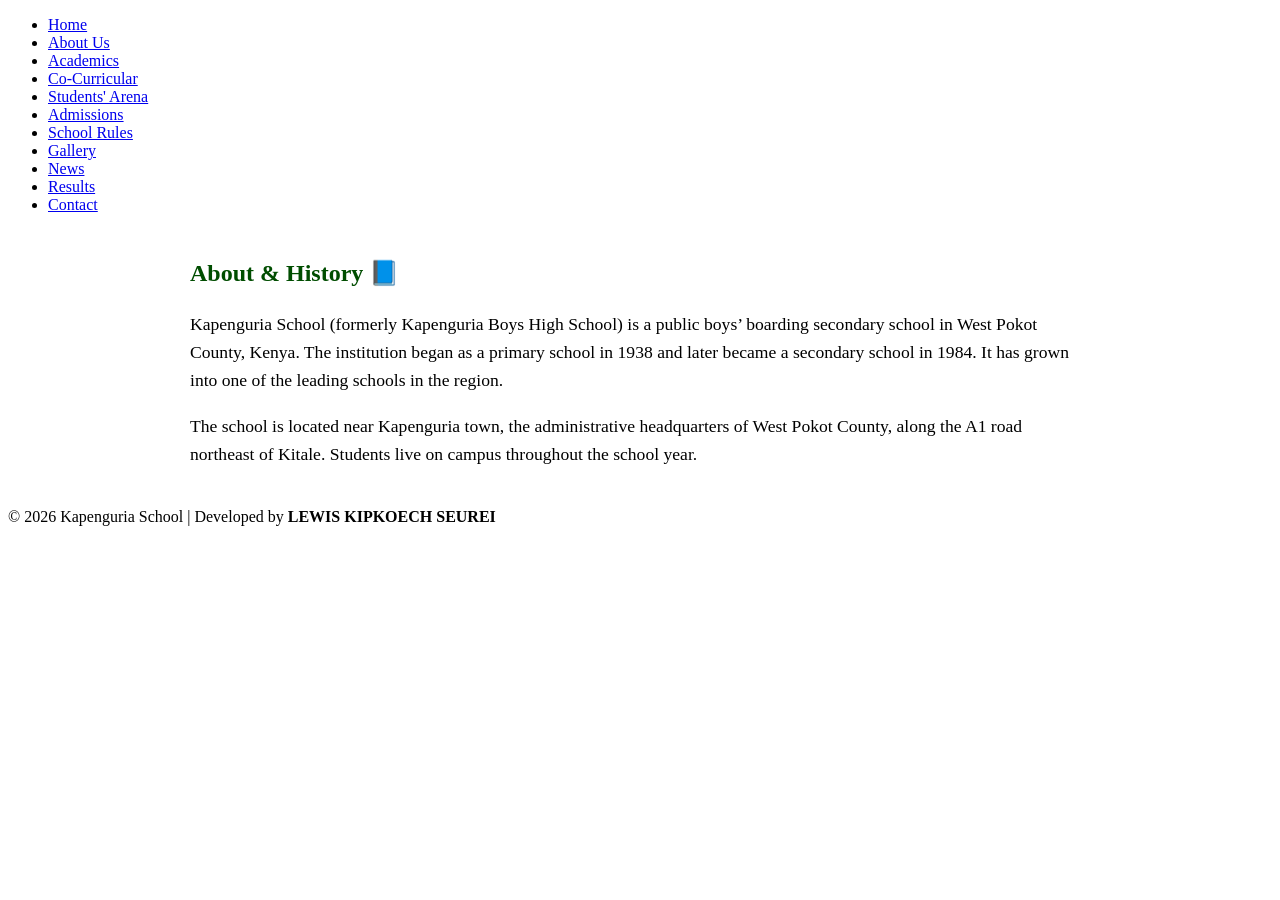
==== about.html @ 477ec259 "Add files via upload" ====
<!DOCTYPE html>
<html lang="en">
<head>
  <meta charset="UTF-8">
  <title>About Us - Kapenguria School</title>
  <link rel="stylesheet" href="css/style.css">
  <style>
    .about {margin:40px auto;max-width:900px;line-height:1.6;}
    .about h2 {color:#004d00;margin-bottom:15px;}
    .about p {margin-bottom:15px;font-size:1.1em;}
  </style>
</head>
<body>
  <!-- Navigation -->
  <header>
    <nav>
      <ul>
        <li><a href="index.html">Home</a></li>
        <li><a href="about.html">About Us</a></li>
        <li><a href="academics.html">Academics</a></li>
        <li><a href="co-curricular.html">Co-Curricular</a></li>
        <li><a href="students.html">Students' Arena</a></li>
        <li><a href="admissions.html">Admissions</a></li>
        <li><a href="rules.html">School Rules</a></li>
        <li><a href="gallery.html">Gallery</a></li>
        <li><a href="news.html">News</a></li>
        <li><a href="results.html">Results</a></li>
        <li><a href="contact.html">Contact</a></li>
      </ul>
    </nav>
  </header>

  <!-- About Section -->
  <section class="about card">
    <h2>About & History 📘</h2>
    <p>
      Kapenguria School (formerly Kapenguria Boys High School) is a public boys’ boarding secondary school in West Pokot County, Kenya. 
      The institution began as a primary school in 1938 and later became a secondary school in 1984. 
      It has grown into one of the leading schools in the region.
    </p>
    <p>
      The school is located near Kapenguria town, the administrative headquarters of West Pokot County, along the A1 road northeast of Kitale. 
      Students live on campus throughout the school year.
    </p>
  </section>

  <!-- Footer -->
  <footer>
    <p>© 2026 Kapenguria School | Developed by <strong>LEWIS KIPKOECH SEUREI</strong></p>
  </footer>
</body>
</html>
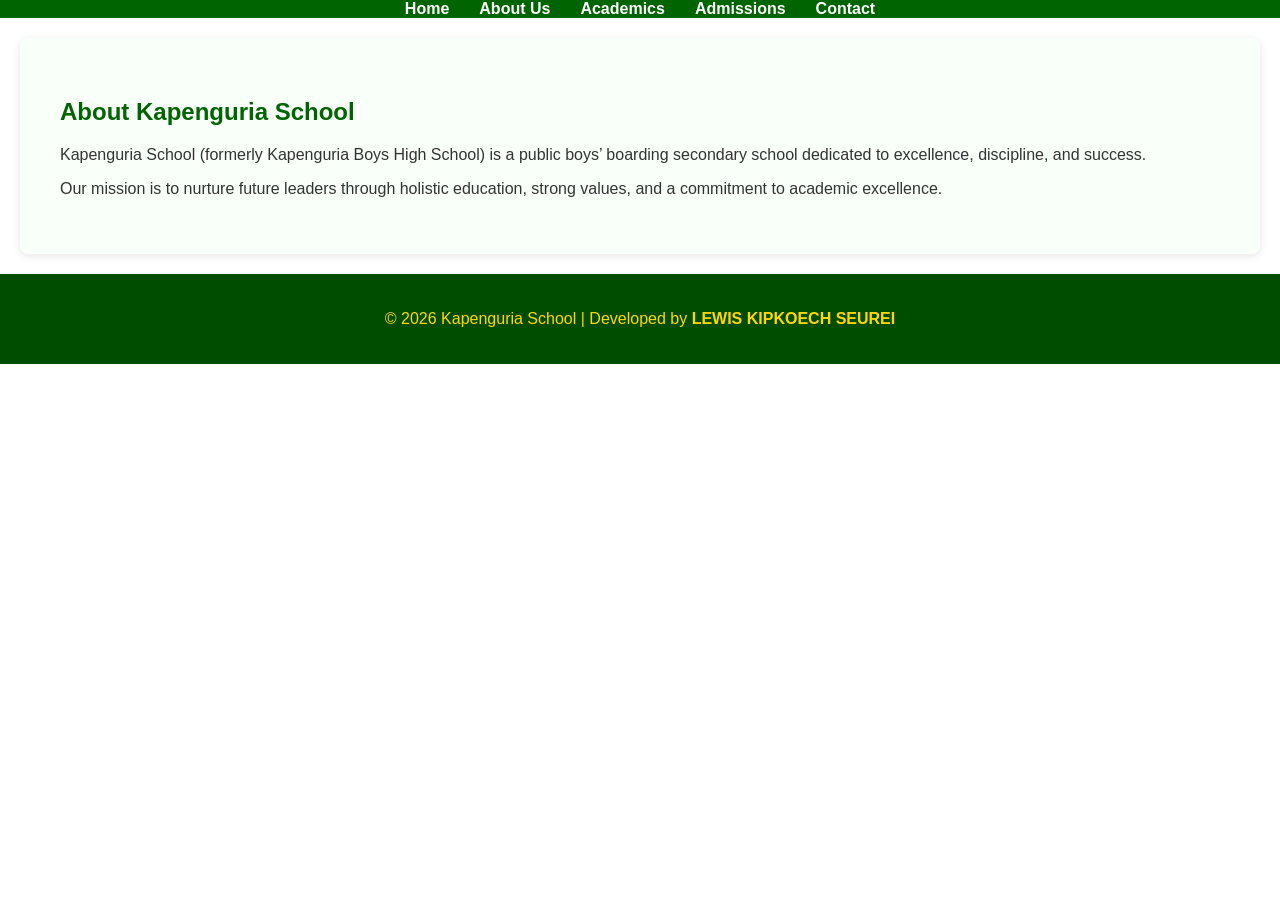
==== commit 9d502a18: "Update about.html" ====
--- a/about.html
+++ b/about.html
@@ -3,51 +3,38 @@
 <head>
   <meta charset="UTF-8">
   <title>About Us - Kapenguria School</title>
-  <link rel="stylesheet" href="css/style.css">
-  <style>
-    .about {margin:40px auto;max-width:900px;line-height:1.6;}
-    .about h2 {color:#004d00;margin-bottom:15px;}
-    .about p {margin-bottom:15px;font-size:1.1em;}
-  </style>
+  <link rel="stylesheet" href="style.css">
+
+  <!-- Google Analytics -->
+  <script async src="https://www.googletagmanager.com/gtag/js?id=G-9W8LFZ3WFD"></script>
+  <script>
+    window.dataLayer = window.dataLayer || [];
+    function gtag(){dataLayer.push(arguments);}
+    gtag('js', new Date());
+    gtag('config', 'G-9W8LFZ3WFD');
+  </script>
 </head>
 <body>
-  <!-- Navigation -->
   <header>
     <nav>
       <ul>
         <li><a href="index.html">Home</a></li>
         <li><a href="about.html">About Us</a></li>
         <li><a href="academics.html">Academics</a></li>
-        <li><a href="co-curricular.html">Co-Curricular</a></li>
-        <li><a href="students.html">Students' Arena</a></li>
         <li><a href="admissions.html">Admissions</a></li>
-        <li><a href="rules.html">School Rules</a></li>
-        <li><a href="gallery.html">Gallery</a></li>
-        <li><a href="news.html">News</a></li>
-        <li><a href="results.html">Results</a></li>
         <li><a href="contact.html">Contact</a></li>
       </ul>
     </nav>
   </header>
 
-  <!-- About Section -->
-  <section class="about card">
-    <h2>About & History 📘</h2>
-    <p>
-      Kapenguria School (formerly Kapenguria Boys High School) is a public boys’ boarding secondary school in West Pokot County, Kenya. 
-      The institution began as a primary school in 1938 and later became a secondary school in 1984. 
-      It has grown into one of the leading schools in the region.
-    </p>
-    <p>
-      The school is located near Kapenguria town, the administrative headquarters of West Pokot County, along the A1 road northeast of Kitale. 
-      Students live on campus throughout the school year.
-    </p>
+  <section class="card">
+    <h2>About Kapenguria School</h2>
+    <p>Kapenguria School (formerly Kapenguria Boys High School) is a public boys’ boarding secondary school dedicated to excellence, discipline, and success.</p>
+    <p>Our mission is to nurture future leaders through holistic education, strong values, and a commitment to academic excellence.</p>
   </section>
 
-  <!-- Footer -->
   <footer>
     <p>© 2026 Kapenguria School | Developed by <strong>LEWIS KIPKOECH SEUREI</strong></p>
   </footer>
 </body>
 </html>
-
--- a/style.css
+++ b/style.css
@@ -0,0 +1,13 @@
+body {font-family:'Montserrat',sans-serif;margin:0;padding:0;color:#333;background:#fff;}
+h1,h2,h3 {font-family:'Oswald',sans-serif;color:#006400;}
+nav {background:#006400;}
+nav ul {list-style:none;display:flex;justify-content:center;margin:0;padding:0;}
+nav ul li {margin:0 15px;}
+nav ul li a {color:white;text-decoration:none;font-weight:bold;}
+nav ul li a:hover {color:#FFD700;}
+.hero {background:url('../images/hero.jpg') center/cover no-repeat;color:white;text-align:center;padding:120px 20px;}
+.btn {background:#FFD700;color:#004d00;padding:10px 20px;border-radius:5px;text-decoration:none;font-weight:bold;}
+.card {background:#f9fff9;padding:40px;margin:20px;border-radius:8px;box-shadow:0 2px 8px rgba(0,0,0,0.1);}
+footer {background:#004d00;color:white;text-align:center;padding:20px;}
+footer p {color:#FFD700;}
+
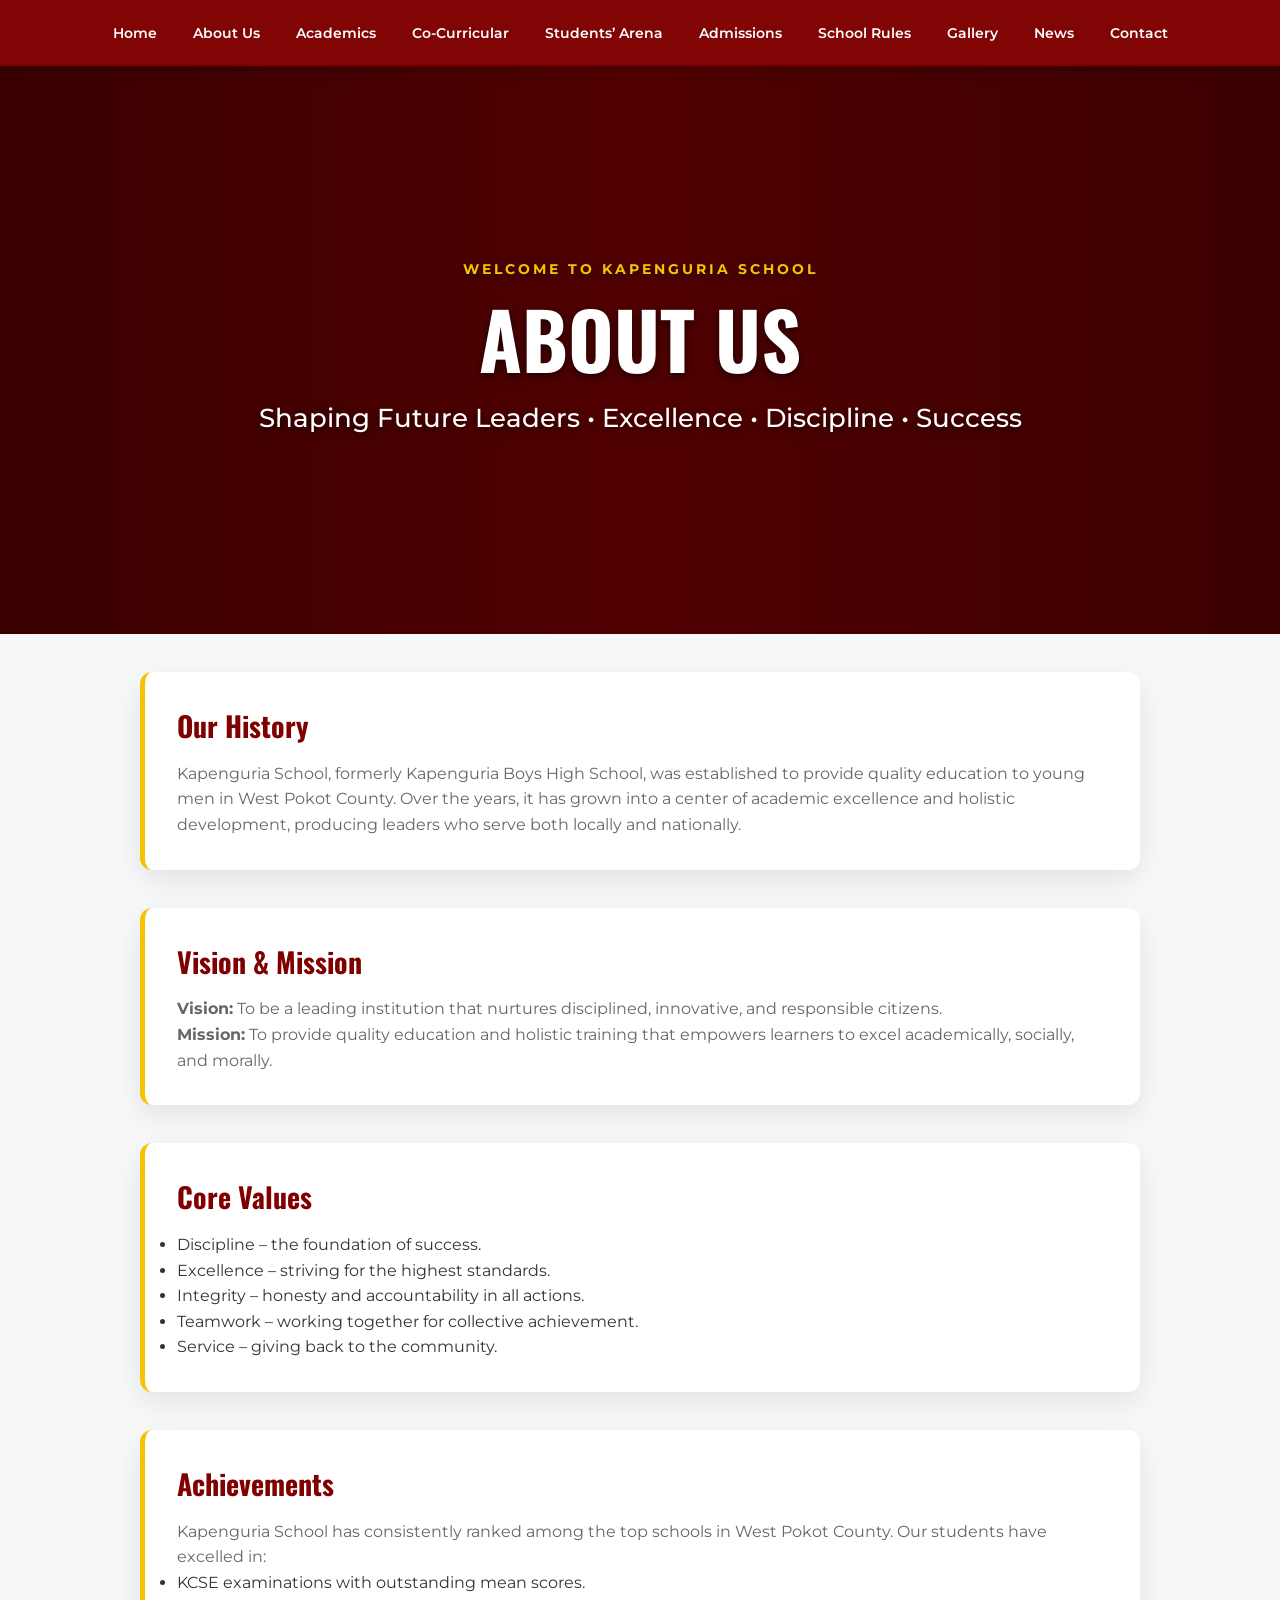
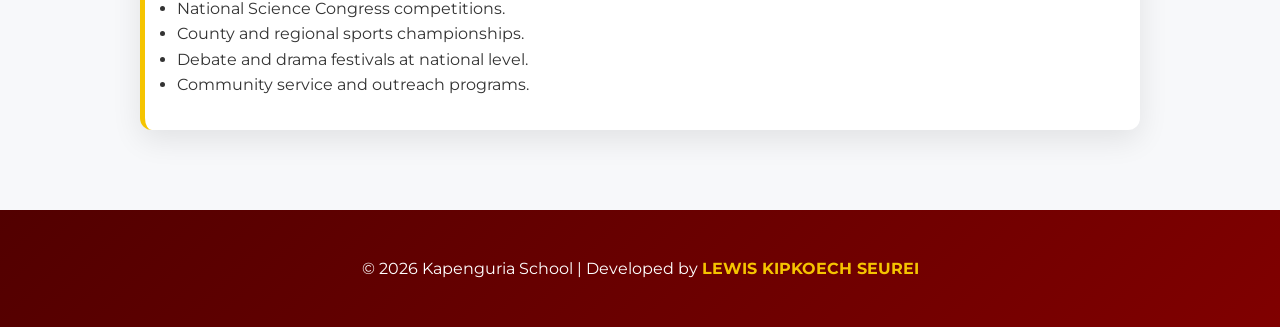
==== commit 9a38a3a8: "Enhance about.html with new content and features Added viewport meta tag, favicon, and new sections " ====
--- a/about.html
+++ b/about.html
@@ -3,38 +3,101 @@
 <head>
   <meta charset="UTF-8">
   <title>About Us - Kapenguria School</title>
+  <meta name="viewport" content="width=device-width, initial-scale=1.0">
+  <!-- Favicon -->
+  <link rel="icon" type="image/png" href="https://i.imgur.com/tyjm8K4.png">
+  <!-- Styles -->
   <link rel="stylesheet" href="style.css">
-
-  <!-- Google Analytics -->
-  <script async src="https://www.googletagmanager.com/gtag/js?id=G-9W8LFZ3WFD"></script>
-  <script>
-    window.dataLayer = window.dataLayer || [];
-    function gtag(){dataLayer.push(arguments);}
-    gtag('js', new Date());
-    gtag('config', 'G-9W8LFZ3WFD');
-  </script>
 </head>
 <body>
+  <!-- Navigation -->
   <header>
     <nav>
       <ul>
         <li><a href="index.html">Home</a></li>
         <li><a href="about.html">About Us</a></li>
         <li><a href="academics.html">Academics</a></li>
+        <li><a href="co-curricular.html">Co-Curricular</a></li>
+        <li><a href="students.html">Students’ Arena</a></li>
         <li><a href="admissions.html">Admissions</a></li>
+        <li><a href="rules.html">School Rules</a></li>
+        <li><a href="gallery.html">Gallery</a></li>
+        <li><a href="news.html">News</a></li>
         <li><a href="contact.html">Contact</a></li>
       </ul>
     </nav>
   </header>
 
-  <section class="card">
-    <h2>About Kapenguria School</h2>
-    <p>Kapenguria School (formerly Kapenguria Boys High School) is a public boys’ boarding secondary school dedicated to excellence, discipline, and success.</p>
-    <p>Our mission is to nurture future leaders through holistic education, strong values, and a commitment to academic excellence.</p>
+  <!-- Hero -->
+  <section class="hero">
+    <div class="slides">
+      <img src="https://i.imgur.com/YvYEh6N.jpg" alt="About Us Hero" class="active">
+      <img src="https://i.imgur.com/edsDFaW.jpg" alt="School Campus">
+    </div>
+    <div class="hero-text">
+      <h1>About Us</h1>
+      <p>Shaping Future Leaders • Excellence • Discipline • Success</p>
+    </div>
   </section>
 
+  <!-- History -->
+  <section class="card">
+    <h2>Our History</h2>
+    <p>Kapenguria School, formerly Kapenguria Boys High School, was established to provide quality education to young men in West Pokot County. Over the years, it has grown into a center of academic excellence and holistic development, producing leaders who serve both locally and nationally.</p>
+  </section>
+
+  <!-- Vision & Mission -->
+  <section class="card">
+    <h2>Vision & Mission</h2>
+    <p><strong>Vision:</strong> To be a leading institution that nurtures disciplined, innovative, and responsible citizens.</p>
+    <p><strong>Mission:</strong> To provide quality education and holistic training that empowers learners to excel academically, socially, and morally.</p>
+  </section>
+
+  <!-- Core Values -->
+  <section class="card">
+    <h2>Core Values</h2>
+    <ul>
+      <li>Discipline – the foundation of success.</li>
+      <li>Excellence – striving for the highest standards.</li>
+      <li>Integrity – honesty and accountability in all actions.</li>
+      <li>Teamwork – working together for collective achievement.</li>
+      <li>Service – giving back to the community.</li>
+    </ul>
+  </section>
+
+  <!-- Achievements -->
+  <section class="card">
+    <h2>Achievements</h2>
+    <p>Kapenguria School has consistently ranked among the top schools in West Pokot County. Our students have excelled in:</p>
+    <ul>
+      <li>KCSE examinations with outstanding mean scores.</li>
+      <li>National Science Congress competitions.</li>
+      <li>County and regional sports championships.</li>
+      <li>Debate and drama festivals at national level.</li>
+      <li>Community service and outreach programs.</li>
+    </ul>
+  </section>
+
+  <!-- Footer -->
   <footer>
     <p>© 2026 Kapenguria School | Developed by <strong>LEWIS KIPKOECH SEUREI</strong></p>
   </footer>
+
+  <!-- Slideshow Script -->
+  <script>
+    let current = 0;
+    const slides = document.querySelectorAll('.slides img');
+    function showSlide(index) {
+      slides.forEach((img, i) => {
+        img.classList.remove('active');
+        if (i === index) img.classList.add('active');
+      });
+    }
+    function nextSlide() {
+      current = (current + 1) % slides.length;
+      showSlide(current);
+    }
+    setInterval(nextSlide, 4000);
+  </script>
 </body>
 </html>
--- a/style.css
+++ b/style.css
@@ -1,13 +1,431 @@
-body {font-family:'Montserrat',sans-serif;margin:0;padding:0;color:#333;background:#fff;}
-h1,h2,h3 {font-family:'Oswald',sans-serif;color:#006400;}
-nav {background:#006400;}
-nav ul {list-style:none;display:flex;justify-content:center;margin:0;padding:0;}
-nav ul li {margin:0 15px;}
-nav ul li a {color:white;text-decoration:none;font-weight:bold;}
-nav ul li a:hover {color:#FFD700;}
-.hero {background:url('../images/hero.jpg') center/cover no-repeat;color:white;text-align:center;padding:120px 20px;}
-.btn {background:#FFD700;color:#004d00;padding:10px 20px;border-radius:5px;text-decoration:none;font-weight:bold;}
-.card {background:#f9fff9;padding:40px;margin:20px;border-radius:8px;box-shadow:0 2px 8px rgba(0,0,0,0.1);}
-footer {background:#004d00;color:white;text-align:center;padding:20px;}
-footer p {color:#FFD700;}
-
+@import url('https://fonts.googleapis.com/css2?family=Montserrat:wght@400;500;600;700&family=Oswald:wght@500;600;700&display=swap');
+
+/* =========================
+   RESET & BASE
+========================= */
+:root {
+  --maroon: #800000;
+  --dark-maroon: #520000;
+  --gold: #f5c400;
+  --light-gold: #fff3b0;
+  --cream: #fffdf0;
+  --white: #ffffff;
+  --text: #333333;
+  --muted: #666666;
+  --shadow: 0 10px 30px rgba(0, 0, 0, 0.09);
+}
+
+* {
+  margin: 0;
+  padding: 0;
+  box-sizing: border-box;
+}
+
+html {
+  scroll-behavior: smooth;
+}
+
+body {
+  font-family: 'Montserrat', Arial, sans-serif;
+  line-height: 1.6;
+  background: #f7f8fa;
+  color: var(--text);
+}
+
+img {
+  max-width: 100%;
+  display: block;
+}
+
+a {
+  transition: all 0.3s ease;
+}
+
+/* =========================
+   NAVIGATION
+========================= */
+header nav {
+  background: rgba(128, 0, 0, 0.98);
+  position: fixed;
+  top: 0;
+  left: 0;
+  width: 100%;
+  z-index: 1000;
+  box-shadow: 0 3px 15px rgba(0, 0, 0, 0.2);
+}
+
+header nav ul {
+  list-style: none;
+  display: flex;
+  justify-content: center;
+  align-items: center;
+  flex-wrap: wrap;
+  padding: 0 20px;
+  min-height: 64px;
+}
+
+header nav ul li {
+  position: relative;
+  margin: 0 3px;
+}
+
+header nav ul li a {
+  display: block;
+  color: var(--white);
+  text-decoration: none;
+  font-weight: 600;
+  font-size: 14px;
+  padding: 22px 15px;
+  font-family: 'Montserrat', sans-serif;
+}
+
+header nav ul li a:hover {
+  color: var(--gold);
+  background: rgba(255, 255, 255, 0.08);
+}
+
+/* Dropdown */
+.dropdown-content {
+  display: none;
+  position: absolute;
+  top: 64px;
+  left: 0;
+  min-width: 210px;
+  background: var(--maroon);
+  border-top: 3px solid var(--gold);
+  box-shadow: 0 8px 20px rgba(0, 0, 0, 0.25);
+  border-radius: 0 0 6px 6px;
+  padding: 8px 0;
+}
+
+.dropdown-content li {
+  width: 100%;
+  margin: 0;
+}
+
+.dropdown-content li a {
+  padding: 12px 18px;
+  white-space: nowrap;
+}
+
+.dropdown-content li a:hover {
+  background: var(--gold);
+  color: var(--maroon);
+}
+
+.dropdown:hover .dropdown-content {
+  display: block;
+}
+
+/* =========================
+   HERO SECTION
+========================= */
+.hero {
+  position: relative;
+  margin-top: 64px;
+  min-height: 570px;
+  overflow: hidden;
+  background: var(--dark-maroon);
+}
+
+.hero::after {
+  content: "";
+  position: absolute;
+  inset: 0;
+  background:
+    linear-gradient(
+      90deg,
+      rgba(50, 0, 0, 0.78),
+      rgba(80, 0, 0, 0.38),
+      rgba(0, 0, 0, 0.28)
+    );
+  z-index: 1;
+}
+
+.slides,
+.slides img {
+  width: 100%;
+  height: 570px;
+}
+
+.slides img {
+  object-fit: cover;
+  display: none;
+}
+
+.hero-text {
+  position: absolute;
+  z-index: 2;
+  top: 50%;
+  left: 50%;
+  width: min(90%, 850px);
+  transform: translate(-50%, -50%);
+  text-align: center;
+  color: var(--white);
+  text-shadow: 0 3px 10px rgba(0, 0, 0, 0.6);
+}
+
+.hero-text::before {
+  content: "WELCOME TO KAPENGURIA SCHOOL";
+  display: block;
+  color: var(--gold);
+  font-size: 14px;
+  font-weight: 700;
+  letter-spacing: 3px;
+  margin-bottom: 18px;
+}
+
+.hero-text h1 {
+  font-family: 'Oswald', sans-serif;
+  font-size: clamp(42px, 7vw, 78px);
+  line-height: 1.05;
+  margin-bottom: 18px;
+  text-transform: uppercase;
+}
+
+.hero-text p {
+  font-size: clamp(18px, 2.5vw, 26px);
+  font-weight: 500;
+}
+
+.hero-text button {
+  margin-top: 30px;
+  padding: 14px 30px;
+  background: var(--gold);
+  border: 2px solid var(--gold);
+  border-radius: 5px;
+  font-weight: 700;
+  cursor: pointer;
+  color: var(--dark-maroon);
+  box-shadow: 0 5px 15px rgba(0, 0, 0, 0.2);
+  transition: 0.3s ease;
+}
+
+.hero-text button:hover {
+  background: transparent;
+  color: var(--white);
+  transform: translateY(-3px);
+}
+
+/* =========================
+   ANNOUNCEMENTS
+========================= */
+.ticker {
+  background: var(--gold);
+  color: var(--dark-maroon);
+  font-weight: 700;
+  overflow: hidden;
+  white-space: nowrap;
+  padding: 13px 10px;
+  text-align: center;
+  box-shadow: 0 3px 8px rgba(0, 0, 0, 0.12);
+}
+
+.ticker-text {
+  display: inline-block;
+  will-change: transform;
+}
+
+/* =========================
+   CONTENT CARDS
+========================= */
+.card {
+  background: var(--white);
+  margin: 38px auto;
+  padding: 32px;
+  max-width: 1000px;
+  border-radius: 12px;
+  border-left: 5px solid var(--gold);
+  box-shadow: var(--shadow);
+  transition: transform 0.3s ease, box-shadow 0.3s ease;
+}
+
+.card:hover {
+  transform: translateY(-5px);
+  box-shadow: 0 15px 35px rgba(0, 0, 0, 0.13);
+}
+
+.card h2 {
+  color: var(--maroon);
+  margin-bottom: 12px;
+  font-family: 'Oswald', sans-serif;
+  font-size: 28px;
+}
+
+.card p {
+  color: var(--muted);
+}
+
+/* =========================
+   GALLERY
+========================= */
+.gallery {
+  margin: 70px auto;
+  max-width: 1200px;
+  padding: 0 25px;
+}
+
+.gallery h2 {
+  font-size: 34px;
+  margin-bottom: 25px;
+  color: var(--maroon);
+  border-left: 6px solid var(--gold);
+  padding-left: 14px;
+  font-family: 'Oswald', sans-serif;
+}
+
+.gallery-grid {
+  display: grid;
+  grid-template-columns: repeat(auto-fit, minmax(250px, 1fr));
+  gap: 22px;
+}
+
+.gallery-grid img {
+  width: 100%;
+  height: 230px;
+  object-fit: cover;
+  border-radius: 10px;
+  box-shadow: var(--shadow);
+  transition: transform 0.35s ease, box-shadow 0.35s ease;
+  cursor: pointer;
+}
+
+.gallery-grid img:hover {
+  transform: scale(1.04);
+  box-shadow: 0 15px 30px rgba(0, 0, 0, 0.2);
+}
+
+/* =========================
+   LIGHTBOX
+========================= */
+.lightbox {
+  display: none;
+  position: fixed;
+  z-index: 2000;
+  inset: 0;
+  background: rgba(0, 0, 0, 0.9);
+  justify-content: center;
+  align-items: center;
+  padding: 30px;
+}
+
+.lightbox:target {
+  display: flex;
+}
+
+.lightbox img {
+  max-width: 90%;
+  max-height: 82%;
+  border: 4px solid var(--gold);
+  border-radius: 10px;
+}
+
+.lightbox-close {
+  position: absolute;
+  top: 20px;
+  right: 30px;
+  color: var(--gold);
+  font-size: 42px;
+  text-decoration: none;
+  font-weight: bold;
+}
+
+/* =========================
+   FOOTER
+========================= */
+footer {
+  background: linear-gradient(135deg, #520000, #800000);
+  color: var(--white);
+  text-align: center;
+  padding: 38px 20px;
+  margin-top: 80px;
+}
+
+footer p {
+  margin: 8px 0;
+}
+
+footer p strong {
+  color: var(--gold);
+}
+
+/* =========================
+   RESPONSIVE DESIGN
+========================= */
+@media (max-width: 900px) {
+  header nav ul li a {
+    padding: 18px 8px;
+    font-size: 12px;
+  }
+
+  .hero-text h1 {
+    font-size: 52px;
+  }
+}
+
+@media (max-width: 768px) {
+  header nav {
+    position: relative;
+  }
+
+  header nav ul {
+    flex-direction: column;
+    padding: 8px 0;
+  }
+
+  header nav ul li {
+    width: 100%;
+    text-align: center;
+  }
+
+  header nav ul li a {
+    padding: 10px;
+  }
+
+  .dropdown-content {
+    position: static;
+    width: 100%;
+    box-shadow: none;
+  }
+
+  .hero {
+    margin-top: 0;
+    min-height: 480px;
+  }
+
+  .slides,
+  .slides img {
+    height: 480px;
+  }
+
+  .hero-text h1 {
+    font-size: 42px;
+  }
+
+  .hero-text p {
+    font-size: 18px;
+  }
+
+  .card {
+    margin: 25px 18px;
+    padding: 25px 20px;
+  }
+
+  .gallery {
+    margin: 45px auto;
+    padding: 0 18px;
+  }
+
+  .gallery h2 {
+    font-size: 29px;
+  }
+
+  .gallery-grid {
+    grid-template-columns: 1fr;
+  }
+
+  .gallery-grid img {
+    height: 240px;
+  }
+}
+
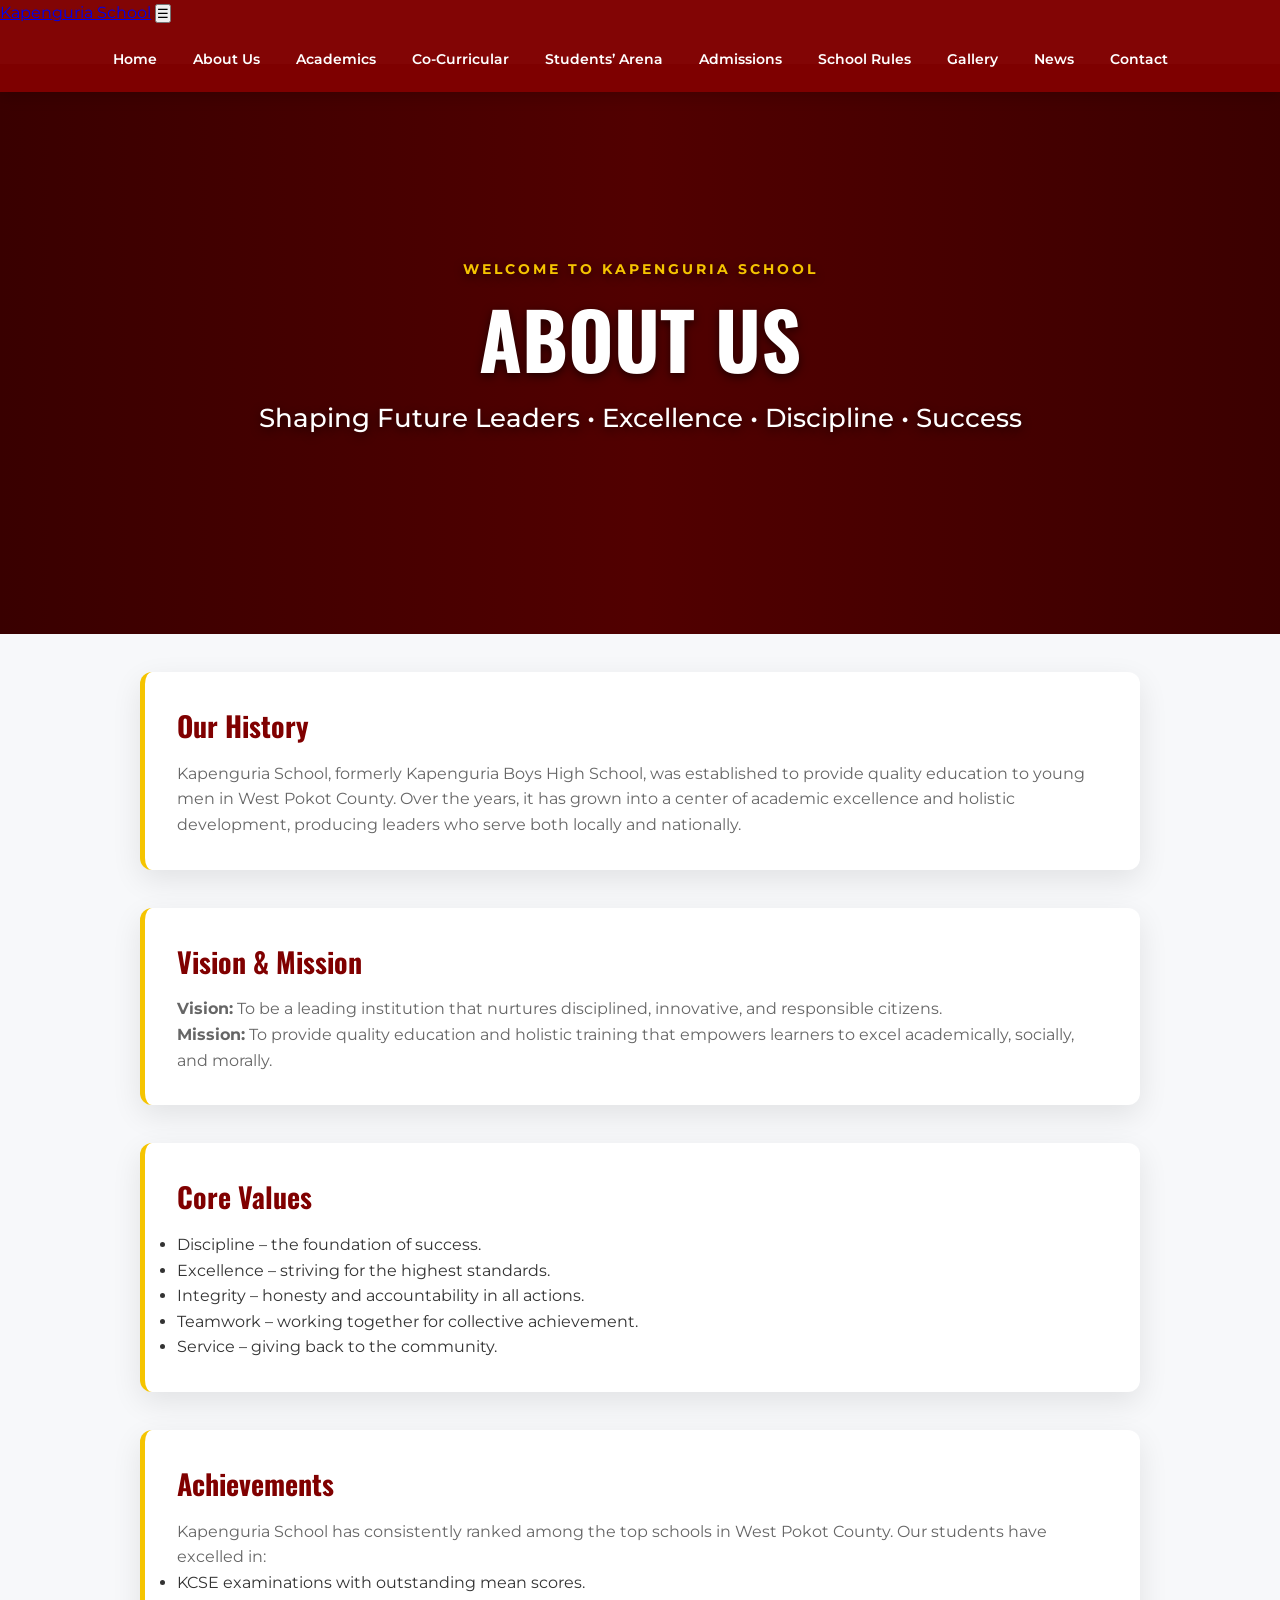
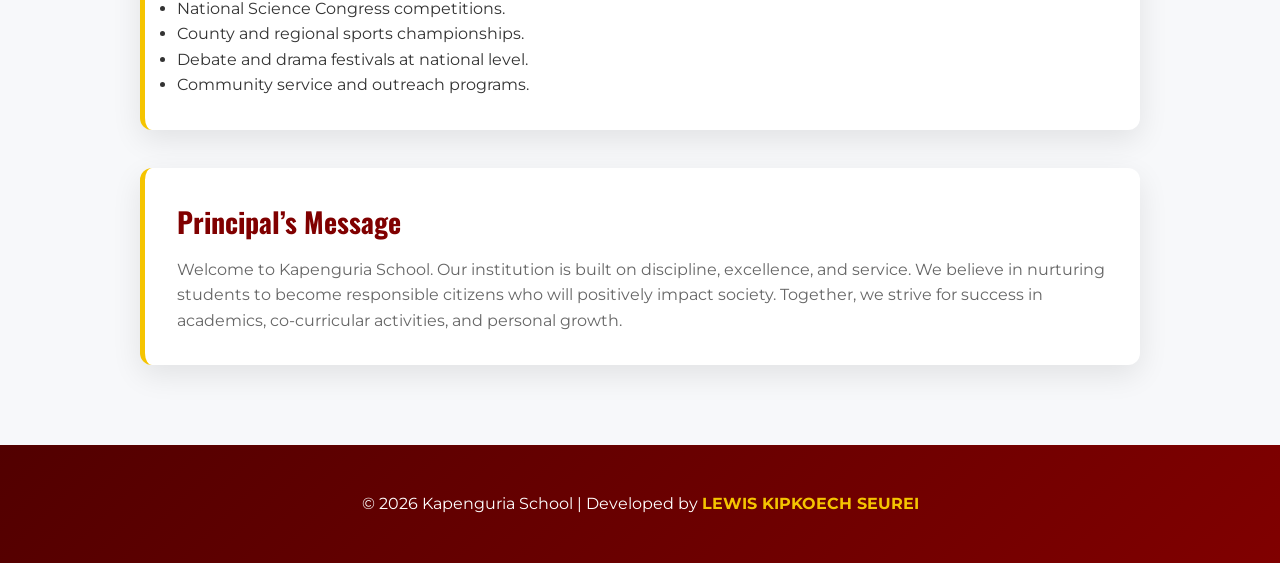
==== commit 91fc0ba2: "Enhance accessibility and add Principal's message Updated the navigation for accessibility and added" ====
--- a/about.html
+++ b/about.html
@@ -12,8 +12,13 @@
 <body>
   <!-- Navigation -->
   <header>
-    <nav>
-      <ul>
+    <nav aria-label="Main navigation">
+      <a href="index.html" class="logo">Kapenguria School</a>
+      <button class="menu-toggle" type="button"
+        aria-label="Open navigation menu"
+        aria-expanded="false"
+        aria-controls="main-menu">☰</button>
+      <ul class="nav-links" id="main-menu">
         <li><a href="index.html">Home</a></li>
         <li><a href="about.html">About Us</a></li>
         <li><a href="academics.html">Academics</a></li>
@@ -41,13 +46,13 @@
   </section>
 
   <!-- History -->
-  <section class="card">
+  <section class="card" id="history">
     <h2>Our History</h2>
     <p>Kapenguria School, formerly Kapenguria Boys High School, was established to provide quality education to young men in West Pokot County. Over the years, it has grown into a center of academic excellence and holistic development, producing leaders who serve both locally and nationally.</p>
   </section>
 
   <!-- Vision & Mission -->
-  <section class="card">
+  <section class="card" id="mission">
     <h2>Vision & Mission</h2>
     <p><strong>Vision:</strong> To be a leading institution that nurtures disciplined, innovative, and responsible citizens.</p>
     <p><strong>Mission:</strong> To provide quality education and holistic training that empowers learners to excel academically, socially, and morally.</p>
@@ -78,26 +83,43 @@
     </ul>
   </section>
 
+  <!-- Principal's Message -->
+  <section class="card">
+    <h2>Principal’s Message</h2>
+    <p>Welcome to Kapenguria School. Our institution is built on discipline, excellence, and service. We believe in nurturing students to become responsible citizens who will positively impact society. Together, we strive for success in academics, co-curricular activities, and personal growth.</p>
+  </section>
+
   <!-- Footer -->
   <footer>
     <p>© 2026 Kapenguria School | Developed by <strong>LEWIS KIPKOECH SEUREI</strong></p>
   </footer>
 
-  <!-- Slideshow Script -->
+  <!-- Scripts -->
   <script>
-    let current = 0;
-    const slides = document.querySelectorAll('.slides img');
-    function showSlide(index) {
-      slides.forEach((img, i) => {
-        img.classList.remove('active');
-        if (i === index) img.classList.add('active');
+    document.addEventListener("DOMContentLoaded", function () {
+      const menuToggle = document.querySelector(".menu-toggle");
+      const navLinks = document.querySelector(".nav-links");
+      const mobileBreakpoint = 768;
+
+      menuToggle.addEventListener("click", function () {
+        const isOpen = navLinks.classList.toggle("active");
+        menuToggle.setAttribute("aria-expanded", isOpen);
+        menuToggle.textContent = isOpen ? "✕" : "☰";
       });
-    }
-    function nextSlide() {
-      current = (current + 1) % slides.length;
-      showSlide(current);
-    }
-    setInterval(nextSlide, 4000);
+
+      const slides = document.querySelectorAll(".slides img");
+      let current = 0;
+      function showSlide(index) {
+        slides.forEach((img, i) => img.classList.toggle("active", i === index));
+      }
+      if (slides.length > 1) {
+        setInterval(() => {
+          current = (current + 1) % slides.length;
+          showSlide(current);
+        }, 4000);
+      }
+    });
   </script>
 </body>
 </html>
+
